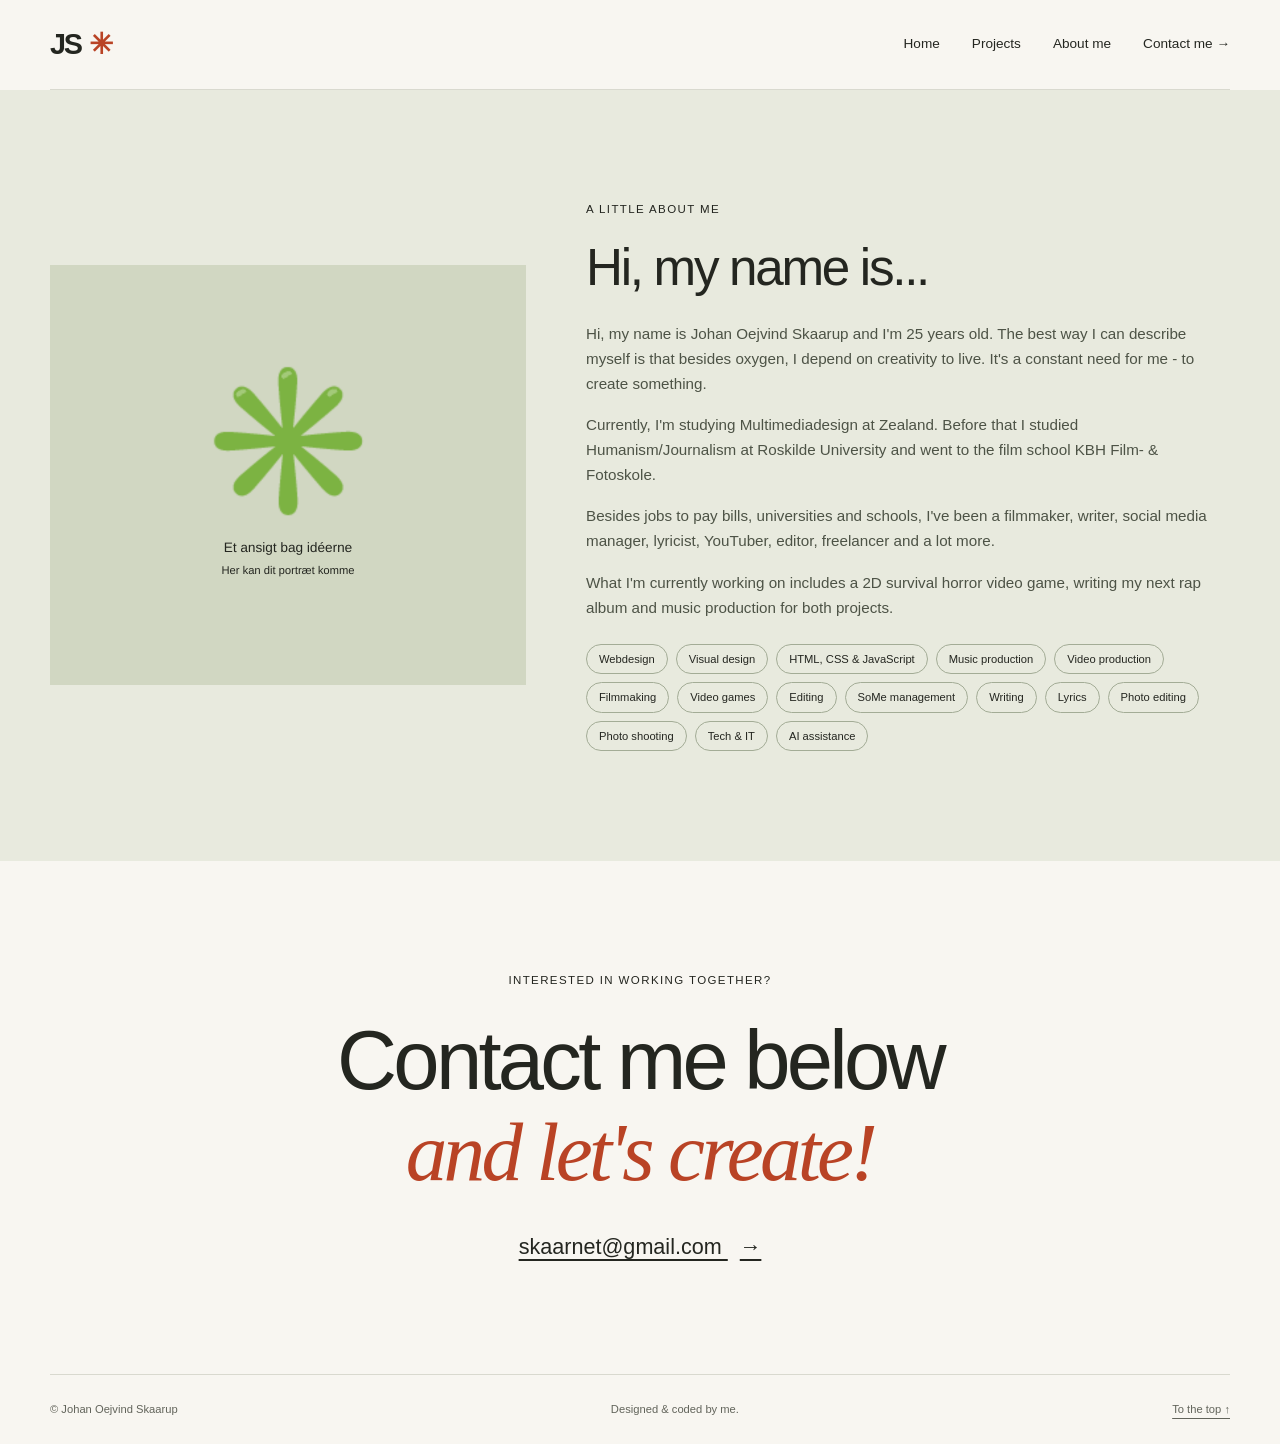
==== om-mig.html @ 0ee80fe1 "Add separate about page, resize Spotify embeds and clarify CSS" ====
<!DOCTYPE html>
<html lang="da">
<head>
  <meta charset="UTF-8">
  <meta name="viewport" content="width=device-width, initial-scale=1.0">
  <meta name="description" content="Johan Øjvind Skaarup – multimediedesignerstuderende på Zealand. Portfolio med showreel og fremvisning af tidligere og nuværende projekter.">
  <title>About me · Johan Øjvind Skaarup</title>
  <link rel="stylesheet" href="style.css">
  <script src="script.js" defer></script>
</head>
<body>
  <a class="skip-link" href="#indhold">Spring til indhold</a>

  <!-- HEADER: Navnet og navigationen går igen på alle skærmstørrelser. -->
  <header class="site-header container">
    <a class="logo" href="index.html" aria-label="Johan Øjvind Skaarup, til forsiden">JS<span aria-hidden="true">✳︎</span></a>
    <button class="menu-button" type="button" aria-controls="navigation" aria-expanded="false" hidden>Menu <span aria-hidden="true">☰</span></button>
    <nav id="navigation" aria-label="Hovednavigation">
      <a href="index.html#forside">Home</a>
      <a href="projekter.html">Projects</a>
      <a href="om-mig.html" aria-current="page">About me</a>
      <a href="#kontakt">Contact me<span aria-hidden="true"> →</span></a>
    </nav>
  </header>

  <main id="indhold">
    <!-- OM MIG: Tilpas teksten, så den afspejler dig og dine kompetencer. -->
    <section class="about section-space" id="om-mig" aria-labelledby="about-title">
      <div class="container about-grid">
        <img class="portrait-image" src="assets/portraet.png" alt="Pladsholder til Johans portræt – her kan dit eget billede komme">
        <div class="about-copy"><p class="section-label">A little about me</p><h1 class="about-heading" id="about-title">Hi, my name is...<br></h1><p>Hi, my name is Johan Oejvind Skaarup and I'm 25 years old. The best way I can describe myself is that besides oxygen, I depend on creativity to live. It's a constant need for me - to create something.</p><p>Currently, I'm studying Multimediadesign at Zealand. Before that I studied Humanism/Journalism at Roskilde University and went to the film school KBH Film- & Fotoskole. </p><p>Besides jobs to pay bills, universities and schools, I've been a filmmaker, writer, social media manager, lyricist, YouTuber, editor, freelancer and a lot more.</p><p>What I'm currently working on includes a 2D survival horror video game, writing my next rap album and music production for both projects.</p><ul class="skills" aria-label="Portfolioens fagområder"><li>Webdesign</li><li>Visual design</li><li>HTML, CSS &amp; JavaScript</li><li>Music production</li><li>Video production</li><li>Filmmaking</li><li>Video games</li><li>Editing</li><li>SoMe management</li><li>Writing</li><li>Lyrics</li><li>Photo editing</li><li>Photo shooting</li><li>Tech & IT</li><li>AI assistance</li></ul></div>
      </div>
    </section>

    <!-- KONTAKT: mailto åbner brugerens mailprogram; der indsamles ingen data. -->
    <section class="contact container section-space" id="kontakt" aria-labelledby="contact-title">
      <p class="section-label">Interested in working together?</p><h2 id="contact-title">Contact me below<br><span class="italic-heading">and let's create!</span></h2><a class="contact-link" href="mailto:skaarnet@gmail.com">skaarnet@gmail.com <span aria-hidden="true">→</span></a>
    </section>
  </main>
  <footer class="site-footer container"><p>© Johan Oejvind Skaarup</p><p>Designed &amp; coded by me.</p><a href="#indhold">To the top ↑</a></footer>
</body>
</html>
---- style.css ----
/* FÆLLES DESIGN: Farver, skrifttyper og størrelser står direkte ved reglerne.
   Procentbredder, max-width og media queries sørger stadig for mobiltilpasning. */
/* === 2. GRUNDSTIL OG TILGÆNGELIGHED === */
* { box-sizing: border-box; }
html { scroll-behavior: smooth; scroll-padding-top: 24px; }
body { margin: 0; background: #f8f6f1; color: #242620; font-family: Arial, Helvetica, sans-serif; line-height: 1.65; }
h1, h2, h3, p { margin: 0; }
h1, h2, h3 { line-height: 1.1; font-weight: 500; }
a { color: inherit; text-underline-offset: 5px; }
button { font: inherit; cursor: pointer; }
img { display: block; width: 100%; height: auto; }
button, a { -webkit-tap-highlight-color: transparent; }
a:focus-visible, button:focus-visible, video:focus-visible { outline: 3px solid #b94325; outline-offset: 6px; }
[hidden] { display: none !important; }
.container { width: min(1180px, calc(100% - 40px)); margin-inline: auto; }
.section-space { padding-block: 90px; }
/* Kursiv overskriftstekst, fx "Creativity" på forsiden. */
.italic-heading { font-family: Georgia, 'Times New Roman', serif; font-style: italic; font-weight: normal; }
/* Lille overtitel over en sektions overskrift, fx "A little about me". */
.section-label { font-size: .72rem; text-transform: uppercase; letter-spacing: .12em; line-height: 1.7; }
.skip-link { position: fixed; top: 10px; left: 10px; padding: 10px 20px; background: #242620; color: white; z-index: 10; transform: translateY(-150%); }
.skip-link:focus { transform: translateY(0); }

/* === 3. NAVIGATION: Mobil først. JS viser menuknappen. === */
.site-header { display: flex; align-items: center; justify-content: space-between; flex-wrap: wrap; min-height: 90px; border-bottom: 1px solid #d9d9cf; }
.logo { font-size: 1.8rem; font-weight: bold; text-decoration: none; letter-spacing: -.08em; }
.logo span { color: #b94325; display: inline-block; margin-left: 8px; }
.menu-button { border: 1px solid #d9d9cf; background: transparent; padding: 8px 14px; border-radius: 30px; }
.site-header nav { display: flex; gap: 22px; width: 100%; padding: 16px 0; flex-wrap: wrap; }
.site-header nav a { font-size: .85rem; text-decoration: none; padding-block: 6px; }
.site-header nav a:hover { color: #b94325; }

/* === 4. FORSIDENS STORE OVERSKRIFT OG INTROTEKST === */
.hero { padding-block: 55px 50px; }
.status-dot { display: inline-block; width: 7px; height: 7px; margin-right: 7px; border-radius: 50%; background: #b94325; }
h1 { font-size: clamp(2.7rem, 7.3vw, 6.25rem); letter-spacing: -.055em; margin-block: 26px 30px; }
h1 .italic-heading { color: #b94325; }
.hero-bottom { display: flex; flex-direction: column; gap: 24px; }
.hero-bottom p { max-width: 500px; color: #62645b; font-size: .95rem; }
.text-link { font-size: .9rem; font-weight: bold; width: fit-content; }
.text-link span { margin-left: 16px; }

/* === 5. SHOWREEL: Den grafiske pladsholder udskiftes med din video. === */
.section-top { display: flex; gap: 12px; justify-content: space-between; align-items: center; margin-bottom: 14px; }
.section-top h2 { font-size: .85rem; }
.section-top > span { font-size: .65rem; color: #62645b; text-transform: uppercase; letter-spacing: .1em; }
.showreel-image { width: 100%; }
.showreel-video { display: block; width: 100%; background: #252b24; aspect-ratio: 16 / 9; }

/* === 6. SEKTIONSOVERSKRIFTER OG FORSIDENS PROJEKTKORT === */
h2 { font-size: clamp(2rem, 4vw, 3.4rem); letter-spacing: -.045em; }
.section-heading { display: flex; flex-direction: column; gap: 20px; margin-bottom: 30px; }
.section-heading .section-label { margin-bottom: 14px; }
.section-heading > p { color: #62645b; font-size: .85rem; }
.project-grid { display: grid; gap: 36px 24px; }
/* Pladsholderen har samme størrelse som kortenes billeder. */
.project-placeholder { display: grid; place-items: center; aspect-ratio: 4 / 3; background: #e8eade; font-size: 2rem; }
.project-card img { aspect-ratio: 4 / 3; object-fit: cover; }
.project-card video { width: 100%; aspect-ratio: 4 / 3; background: #242620; }
.project-meta { display: flex; justify-content: space-between; margin-block: 17px 10px; font-size: .65rem; text-transform: uppercase; letter-spacing: .1em; color: #62645b; }
.project-card h3 { font-size: 1.2rem; margin-bottom: 12px; }
.project-card p { color: #62645b; font-size: .85rem; max-width: 340px; }

/* === 7. OM MIG === */
.about { background: #e8eade; }
.about-grid { display: grid; gap: 38px; }
.portrait-image { width: 100%; }
.about-copy .section-label { margin-bottom: 20px; }
.about-copy h2, .about-heading { margin-bottom: 25px; }
/* Om-mig-sidens hovedoverskrift ligner overskriften på forsiden. */
.about-heading { font-size: clamp(2rem, 4vw, 3.4rem); letter-spacing: -.045em; margin-top: 0; }
.about-copy > p:not(.section-label) { color: #4d5346; margin-top: 16px; font-size: .95rem; }
.about-copy .about-edit { font-size: .75rem !important; }
.skills { display: flex; flex-wrap: wrap; padding: 0; margin: 24px 0 0; list-style: none; gap: 8px; }
.skills li { font-size: .7rem; border: 1px solid #a3ac96; border-radius: 30px; padding: 5px 12px; }

/* === 8. KONTAKT OG FOOTER === */
.contact { text-align: center; }
.contact h2 { font-size: clamp(2.9rem, 6.5vw, 5.5rem); margin-block: 24px 30px; }
.contact h2 .italic-heading { color: #b94325; }
.contact-link { font-size: clamp(1rem, 2.5vw, 1.35rem); }
.contact-link span { margin-left: 12px; }
.site-footer { border-top: 1px solid #d9d9cf; display: flex; flex-direction: column; gap: 12px; padding-block: 25px; font-size: .7rem; color: #62645b; }

/* === 9. STØRRE SKÆRME: Grid og navigation får mere plads. === */
@media (min-width: 700px) {
  .section-space { padding-block: 110px; }
  .container { width: min(1180px, calc(100% - 80px)); }
  .menu-button { display: none; }
  .site-header nav { width: auto; padding: 0; gap: 32px; }
  .site-header nav[hidden] { display: flex !important; }
  .hero { padding-block: 80px 65px; }
  .hero-bottom { flex-direction: row; justify-content: space-between; align-items: flex-end; }
  .project-grid { grid-template-columns: repeat(2, minmax(0, 1fr)); }
  .about-grid { grid-template-columns: .85fr 1.15fr; gap: 60px; align-items: center; }
  .site-footer { flex-direction: row; justify-content: space-between; }
}
@media (min-width: 1000px) {
  .project-grid { grid-template-columns: repeat(3, minmax(0, 1fr)); }
  .section-heading { flex-direction: row; justify-content: space-between; align-items: flex-end; }
}
/* Respektér besøgendes indstilling om mindre bevægelse. */
@media (prefers-reduced-motion: reduce) { html { scroll-behavior: auto; } }

/* KNAPPER MELLEM SIDERNE: Et almindeligt link stylet som en knap. */
.more-link { display: block; width: fit-content; margin: 36px auto 0; padding: 12px 24px; border: 1px solid #242620; border-radius: 30px; text-decoration: none; }
.more-link:hover { background: #242620; color: #f8f6f1; }
.projects-intro { max-width: 550px; margin-bottom: 40px; color: #62645b; }

/* PROJEKTBILLEDER PÅ FORSIDEN: Gråt overlay fader ind ved hover og tastaturfokus. */
.project-link { display: block; position: relative; }
.project-overlay { position: absolute; inset: 0; display: grid; place-items: center; background: rgb(40 40 40 / 65%); color: white; font-size: 1.2rem; opacity: 0; transition: opacity .3s; }
.project-link:hover .project-overlay, .project-link:focus-visible .project-overlay { opacity: 1; }
/* På touchskærme vises teksten altid, fordi man ikke kan hover. */
@media (hover: none) { .project-overlay { opacity: 1; background: rgb(40 40 40 / 35%); } }

/* PROJEKTSIDEN: Mindre medier reducerer scrolling uden at ændre tekstbredden. */
.project-detail { max-width: 900px; margin: 0 auto 70px; padding-top: 30px; border-top: 1px solid #d9d9cf; }
.project-detail h2 { margin-bottom: 20px; }
.project-detail > p { max-width: 650px; margin-bottom: 24px; color: #62645b; }
.project-video { display: block; width: 100%; max-width: 560px; aspect-ratio: 16 / 9; border: 0; }
#short-film h3:not(:first-of-type) { padding-top: 30px; }
.media-note { font-size: .85rem; color: #62645b; margin-top: 12px; }

/* Galleriet beholder den mindre bredde, også når flere billeder tilføjes. */
.gallery { max-width: 560px; }
/* GALLERI: Miniaturebillederne kan skifte det store billede. */
.gallery-main { aspect-ratio: 16 / 9; object-fit: contain; background: #242620; }
.gallery-thumbnails { display: flex; gap: 12px; flex-wrap: wrap; margin-top: 12px; }
.gallery-thumbnails button { width: 110px; padding: 3px; border: 2px solid transparent; background: transparent; }
.gallery-thumbnails button[aria-pressed="true"] { border-color: #b94325; }
.gallery-thumbnails img { aspect-ratio: 16 / 9; object-fit: cover; }

/* MUSIK: Play/pause oven på billedet. Browserens egen afspiller står under det. */
.music-player { max-width: 400px; }
.music-cover { position: relative; }
.music-play { position: absolute; top: 50%; left: 50%; transform: translate(-50%, -50%); width: 70px; height: 70px; border: 1px solid white; border-radius: 50%; background: rgb(40 40 40 / 80%); color: white; font-size: 1.6rem; }
.music-play:disabled { opacity: .65; cursor: default; }
.music-player audio { display: block; width: 100%; margin-top: 14px; }
@media (prefers-reduced-motion: reduce) { .project-overlay { transition: none; } }

/* LITTERATUR: Luft mellem værkerne uden ekstra JavaScript. */
.literary-link { display: block; width: fit-content; margin-bottom: 30px; }

/* SPOTIFY: Samme maksimale bredde som projektvideoerne. Højden er uændret. */
#songs iframe { width: 100%; max-width: 560px; }
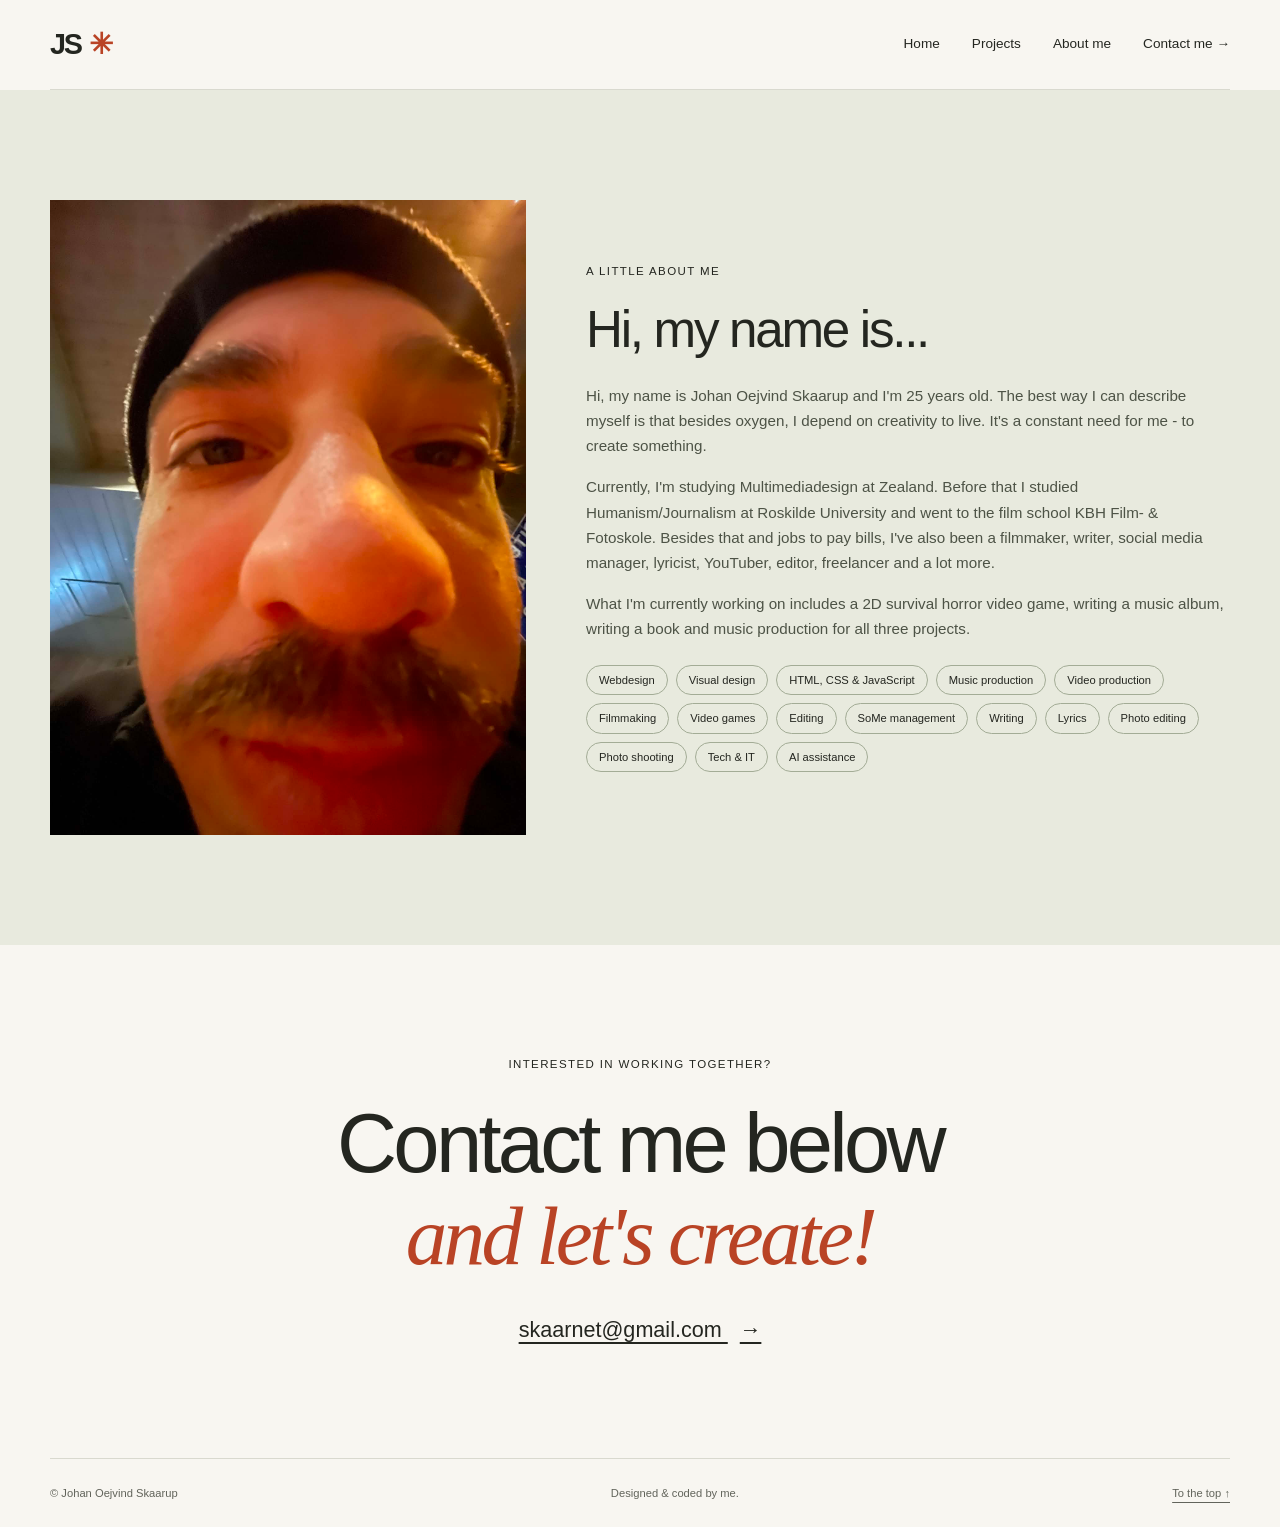
==== commit 51079bee: "Changed code, added new sections, rewrote text and added new music files." ====
--- a/om-mig.html
+++ b/om-mig.html
@@ -27,8 +27,8 @@
     <!-- OM MIG: Tilpas teksten, så den afspejler dig og dine kompetencer. -->
     <section class="about section-space" id="om-mig" aria-labelledby="about-title">
       <div class="container about-grid">
-        <img class="portrait-image" src="assets/portraet.png" alt="Pladsholder til Johans portræt – her kan dit eget billede komme">
-        <div class="about-copy"><p class="section-label">A little about me</p><h1 class="about-heading" id="about-title">Hi, my name is...<br></h1><p>Hi, my name is Johan Oejvind Skaarup and I'm 25 years old. The best way I can describe myself is that besides oxygen, I depend on creativity to live. It's a constant need for me - to create something.</p><p>Currently, I'm studying Multimediadesign at Zealand. Before that I studied Humanism/Journalism at Roskilde University and went to the film school KBH Film- & Fotoskole. </p><p>Besides jobs to pay bills, universities and schools, I've been a filmmaker, writer, social media manager, lyricist, YouTuber, editor, freelancer and a lot more.</p><p>What I'm currently working on includes a 2D survival horror video game, writing my next rap album and music production for both projects.</p><ul class="skills" aria-label="Portfolioens fagområder"><li>Webdesign</li><li>Visual design</li><li>HTML, CSS &amp; JavaScript</li><li>Music production</li><li>Video production</li><li>Filmmaking</li><li>Video games</li><li>Editing</li><li>SoMe management</li><li>Writing</li><li>Lyrics</li><li>Photo editing</li><li>Photo shooting</li><li>Tech & IT</li><li>AI assistance</li></ul></div>
+        <img class="portrait-image" src="assets/project_pics_files/cv_1.jpg" alt="Pladsholder til Johans portræt – her kan dit eget billede komme">
+        <div class="about-copy"><p class="section-label">A little about me</p><h1 class="about-heading" id="about-title">Hi, my name is...<br></h1><p>Hi, my name is Johan Oejvind Skaarup and I'm 25 years old. The best way I can describe myself is that besides oxygen, I depend on creativity to live. It's a constant need for me - to create something.</p><p>Currently, I'm studying Multimediadesign at Zealand. Before that I studied Humanism/Journalism at Roskilde University and went to the film school KBH Film- & Fotoskole. Besides that and jobs to pay bills, I've also been a filmmaker, writer, social media manager, lyricist, YouTuber, editor, freelancer and a lot more.</p><p>What I'm currently working on includes a 2D survival horror video game, writing a music album, writing a book and music production for all three projects.</p><ul class="skills" aria-label="Portfolioens fagområder"><li>Webdesign</li><li>Visual design</li><li>HTML, CSS &amp; JavaScript</li><li>Music production</li><li>Video production</li><li>Filmmaking</li><li>Video games</li><li>Editing</li><li>SoMe management</li><li>Writing</li><li>Lyrics</li><li>Photo editing</li><li>Photo shooting</li><li>Tech & IT</li><li>AI assistance</li></ul></div>
       </div>
     </section>
 
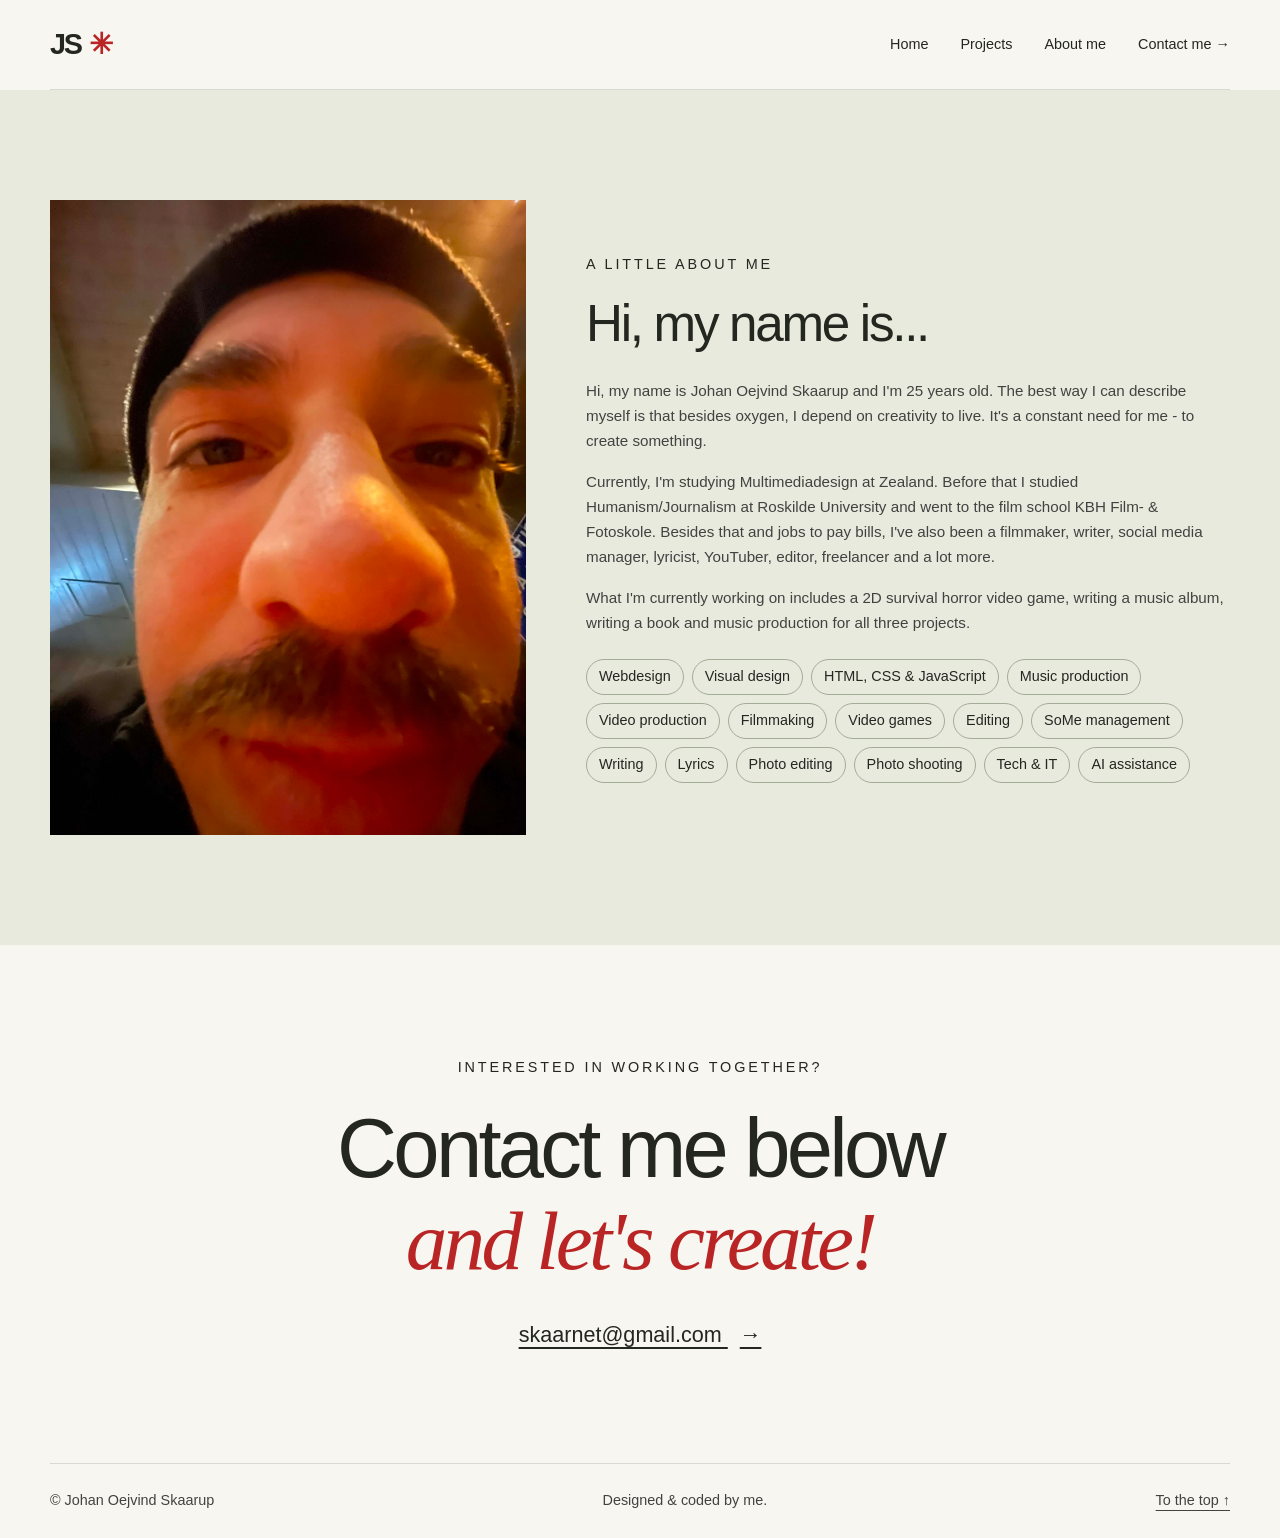
==== commit c6587aeb: "Add photography albums and improve accessibility" ====
--- a/om-mig.html
+++ b/om-mig.html
@@ -1,21 +1,21 @@
 <!DOCTYPE html>
-<html lang="da">
+<html lang="en">
 <head>
   <meta charset="UTF-8">
   <meta name="viewport" content="width=device-width, initial-scale=1.0">
-  <meta name="description" content="Johan Øjvind Skaarup – multimediedesignerstuderende på Zealand. Portfolio med showreel og fremvisning af tidligere og nuværende projekter.">
+  <meta name="description" content="Johan Oejvind Skaarup – multimedia design student at Zealand. Explore my films, photography, games, music, writing and design projects.">
   <title>About me · Johan Øjvind Skaarup</title>
   <link rel="stylesheet" href="style.css">
   <script src="script.js" defer></script>
 </head>
 <body>
-  <a class="skip-link" href="#indhold">Spring til indhold</a>
+  <a class="skip-link" href="#indhold">Skip to content</a>
 
   <!-- HEADER: Navnet og navigationen går igen på alle skærmstørrelser. -->
   <header class="site-header container">
-    <a class="logo" href="index.html" aria-label="Johan Øjvind Skaarup, til forsiden">JS<span aria-hidden="true">✳︎</span></a>
+    <a class="logo" href="index.html" aria-label="JS – Johan Oejvind Skaarup, home">JS<span aria-hidden="true">✳︎</span></a>
     <button class="menu-button" type="button" aria-controls="navigation" aria-expanded="false" hidden>Menu <span aria-hidden="true">☰</span></button>
-    <nav id="navigation" aria-label="Hovednavigation">
+    <nav id="navigation" aria-label="Main navigation">
       <a href="index.html#forside">Home</a>
       <a href="projekter.html">Projects</a>
       <a href="om-mig.html" aria-current="page">About me</a>
@@ -27,16 +27,39 @@
     <!-- OM MIG: Tilpas teksten, så den afspejler dig og dine kompetencer. -->
     <section class="about section-space" id="om-mig" aria-labelledby="about-title">
       <div class="container about-grid">
-        <img class="portrait-image" src="assets/project_pics_files/cv_1.jpg" alt="Pladsholder til Johans portræt – her kan dit eget billede komme">
-        <div class="about-copy"><p class="section-label">A little about me</p><h1 class="about-heading" id="about-title">Hi, my name is...<br></h1><p>Hi, my name is Johan Oejvind Skaarup and I'm 25 years old. The best way I can describe myself is that besides oxygen, I depend on creativity to live. It's a constant need for me - to create something.</p><p>Currently, I'm studying Multimediadesign at Zealand. Before that I studied Humanism/Journalism at Roskilde University and went to the film school KBH Film- & Fotoskole. Besides that and jobs to pay bills, I've also been a filmmaker, writer, social media manager, lyricist, YouTuber, editor, freelancer and a lot more.</p><p>What I'm currently working on includes a 2D survival horror video game, writing a music album, writing a book and music production for all three projects.</p><ul class="skills" aria-label="Portfolioens fagområder"><li>Webdesign</li><li>Visual design</li><li>HTML, CSS &amp; JavaScript</li><li>Music production</li><li>Video production</li><li>Filmmaking</li><li>Video games</li><li>Editing</li><li>SoMe management</li><li>Writing</li><li>Lyrics</li><li>Photo editing</li><li>Photo shooting</li><li>Tech & IT</li><li>AI assistance</li></ul></div>
+        <img class="portrait-image" src="assets/project_pics_files/cv_1.jpg" alt="Portrait of Johan Oejvind Skaarup">
+        <div class="about-copy">
+          <p class="section-label">A little about me</p>
+          <h1 class="about-heading" id="about-title">Hi, my name is...<br></h1>
+          <p>Hi, my name is Johan Oejvind Skaarup and I'm 25 years old. The best way I can describe myself is that besides oxygen, I depend on creativity to live. It's a constant need for me - to create something.</p>
+          <p>Currently, I'm studying Multimediadesign at Zealand. Before that I studied Humanism/Journalism at Roskilde University and went to the film school KBH Film- & Fotoskole. Besides that and jobs to pay bills, I've also been a filmmaker, writer, social media manager, lyricist, YouTuber, editor, freelancer and a lot more.</p>
+          <p>What I'm currently working on includes a 2D survival horror video game, writing a music album, writing a book and music production for all three projects.</p>
+          <ul class="skills" aria-label="Areas of expertise"><li>Webdesign</li>
+            <li>Visual design</li>
+            <li>HTML, CSS &amp; JavaScript</li>
+            <li>Music production</li>
+            <li>Video production</li>
+            <li>Filmmaking</li>
+            <li>Video games</li>
+            <li>Editing</li>
+            <li>SoMe management</li>
+            <li>Writing</li>
+            <li>Lyrics</li>
+            <li>Photo editing</li>
+            <li>Photo shooting</li>
+            <li>Tech & IT</li>
+            <li>AI assistance</li></ul>
+        </div>
       </div>
     </section>
 
     <!-- KONTAKT: mailto åbner brugerens mailprogram; der indsamles ingen data. -->
     <section class="contact container section-space" id="kontakt" aria-labelledby="contact-title">
-      <p class="section-label">Interested in working together?</p><h2 id="contact-title">Contact me below<br><span class="italic-heading">and let's create!</span></h2><a class="contact-link" href="mailto:skaarnet@gmail.com">skaarnet@gmail.com <span aria-hidden="true">→</span></a>
+      <p class="section-label">Interested in working together?</p>
+          <h2 id="contact-title">Contact me below<br><span class="italic-heading">and let's create!</span></h2><a class="contact-link" href="mailto:skaarnet@gmail.com">skaarnet@gmail.com <span aria-hidden="true">→</span></a>
     </section>
   </main>
-  <footer class="site-footer container"><p>© Johan Oejvind Skaarup</p><p>Designed &amp; coded by me.</p><a href="#indhold">To the top ↑</a></footer>
+  <footer class="site-footer container"><p>© Johan Oejvind Skaarup</p>
+          <p>Designed &amp; coded by me.</p><a href="#indhold">To the top ↑</a></footer>
 </body>
 </html>
--- a/style.css
+++ b/style.css
@@ -1,146 +1,573 @@
 /* FÆLLES DESIGN: Farver, skrifttyper og størrelser står direkte ved reglerne.
-   Procentbredder, max-width og media queries sørger stadig for mobiltilpasning. */
-/* === 2. GRUNDSTIL OG TILGÆNGELIGHED === */
-* { box-sizing: border-box; }
-html { scroll-behavior: smooth; scroll-padding-top: 24px; }
-body { margin: 0; background: #f8f6f1; color: #242620; font-family: Arial, Helvetica, sans-serif; line-height: 1.65; }
-h1, h2, h3, p { margin: 0; }
-h1, h2, h3 { line-height: 1.1; font-weight: 500; }
-a { color: inherit; text-underline-offset: 5px; }
-button { font: inherit; cursor: pointer; }
-img { display: block; width: 100%; height: auto; }
-button, a { -webkit-tap-highlight-color: transparent; }
-a:focus-visible, button:focus-visible, video:focus-visible { outline: 3px solid #b94325; outline-offset: 6px; }
-[hidden] { display: none !important; }
-.container { width: min(1180px, calc(100% - 40px)); margin-inline: auto; }
-.section-space { padding-block: 90px; }
+Procentbredder, max-width og media queries sørger stadig for mobiltilpasning. */
+/* === 1. GRUNDSTIL OG TILGÆNGELIGHED === */
+* {
+  box-sizing: border-box;
+}
+html {
+  scroll-behavior: smooth;
+  scroll-padding-top: 24px;
+}
+body {
+  margin: 0;
+  background: #f8f6f1;
+  color: #242620;
+  font-family: Arial, Helvetica, sans-serif;
+  line-height: 1.65;
+}
+h1, h2, h3, p {
+  margin: 0;
+}
+h1, h2, h3 {
+  line-height: 1.1;
+  font-weight: 500;
+}
+a {
+  color: inherit;
+  text-underline-offset: 5px;
+}
+button {
+  font: inherit;
+  cursor: pointer;
+}
+img {
+  display: block;
+  width: 100%;
+  height: auto;
+}
+button, a {
+  -webkit-tap-highlight-color: transparent;
+}
+a:focus-visible, button:focus-visible, video:focus-visible, audio:focus-visible, iframe:focus-visible {
+  outline: 3px solid #b94325;
+  outline-offset: 6px;
+}
+[hidden] {
+  display: none !important;
+}
+.container {
+  width: min(1180px, calc(100% - 40px));
+  margin-inline: auto;
+}
+.section-space {
+  padding-block: 90px;
+}
 /* Kursiv overskriftstekst, fx "Creativity" på forsiden. */
-.italic-heading { font-family: Georgia, 'Times New Roman', serif; font-style: italic; font-weight: normal; }
+.italic-heading {
+  font-family: Georgia, 'Times New Roman', serif;
+  font-style: italic;
+  font-weight: normal;
+}
 /* Lille overtitel over en sektions overskrift, fx "A little about me". */
-.section-label { font-size: .72rem; text-transform: uppercase; letter-spacing: .12em; line-height: 1.7; }
-.skip-link { position: fixed; top: 10px; left: 10px; padding: 10px 20px; background: #242620; color: white; z-index: 10; transform: translateY(-150%); }
-.skip-link:focus { transform: translateY(0); }
-
-/* === 3. NAVIGATION: Mobil først. JS viser menuknappen. === */
-.site-header { display: flex; align-items: center; justify-content: space-between; flex-wrap: wrap; min-height: 90px; border-bottom: 1px solid #d9d9cf; }
-.logo { font-size: 1.8rem; font-weight: bold; text-decoration: none; letter-spacing: -.08em; }
-.logo span { color: #b94325; display: inline-block; margin-left: 8px; }
-.menu-button { border: 1px solid #d9d9cf; background: transparent; padding: 8px 14px; border-radius: 30px; }
-.site-header nav { display: flex; gap: 22px; width: 100%; padding: 16px 0; flex-wrap: wrap; }
-.site-header nav a { font-size: .85rem; text-decoration: none; padding-block: 6px; }
-.site-header nav a:hover { color: #b94325; }
-
-/* === 4. FORSIDENS STORE OVERSKRIFT OG INTROTEKST === */
-.hero { padding-block: 55px 50px; }
-.status-dot { display: inline-block; width: 7px; height: 7px; margin-right: 7px; border-radius: 50%; background: #b94325; }
-h1 { font-size: clamp(2.7rem, 7.3vw, 6.25rem); letter-spacing: -.055em; margin-block: 26px 30px; }
-h1 .italic-heading { color: #b94325; }
-.hero-bottom { display: flex; flex-direction: column; gap: 24px; }
-.hero-bottom p { max-width: 500px; color: #62645b; font-size: .95rem; }
-.text-link { font-size: .9rem; font-weight: bold; width: fit-content; }
-.text-link span { margin-left: 16px; }
-
-/* === 5. SHOWREEL: Den grafiske pladsholder udskiftes med din video. === */
-.section-top { display: flex; gap: 12px; justify-content: space-between; align-items: center; margin-bottom: 14px; }
-.section-top h2 { font-size: .85rem; }
-.section-top > span { font-size: .65rem; color: #62645b; text-transform: uppercase; letter-spacing: .1em; }
-.showreel-image { width: 100%; }
-.showreel-video { display: block; width: 100%; background: #252b24; aspect-ratio: 16 / 9; }
-
-/* === 6. SEKTIONSOVERSKRIFTER OG FORSIDENS PROJEKTKORT === */
-h2 { font-size: clamp(2rem, 4vw, 3.4rem); letter-spacing: -.045em; }
-.section-heading { display: flex; flex-direction: column; gap: 20px; margin-bottom: 30px; }
-.section-heading .section-label { margin-bottom: 14px; }
-.section-heading > p { color: #62645b; font-size: .85rem; }
-.project-grid { display: grid; gap: 36px 24px; }
-/* Pladsholderen har samme størrelse som kortenes billeder. */
-.project-placeholder { display: grid; place-items: center; aspect-ratio: 4 / 3; background: #e8eade; font-size: 2rem; }
-.project-card img { aspect-ratio: 4 / 3; object-fit: cover; }
-.project-card video { width: 100%; aspect-ratio: 4 / 3; background: #242620; }
-.project-meta { display: flex; justify-content: space-between; margin-block: 17px 10px; font-size: .65rem; text-transform: uppercase; letter-spacing: .1em; color: #62645b; }
-.project-card h3 { font-size: 1.2rem; margin-bottom: 12px; }
-.project-card p { color: #62645b; font-size: .85rem; max-width: 340px; }
-
-/* === 7. OM MIG === */
-.about { background: #e8eade; }
-.about-grid { display: grid; gap: 38px; }
-.portrait-image { width: 100%; }
-.about-copy .section-label { margin-bottom: 20px; }
-.about-copy h2, .about-heading { margin-bottom: 25px; }
+.section-label {
+  font-size: .90rem;
+  text-transform: uppercase;
+  letter-spacing: .20em;
+  line-height: 1.7;
+}
+.skip-link {
+  position: fixed;
+  top: 10px;
+  left: 10px;
+  padding: 10px 20px;
+  background: #242620;
+  color: white;
+  z-index: 10;
+  transform: translateY(-150%);
+}
+.skip-link:focus {
+  transform: translateY(0);
+}
+
+/* === 2. NAVIGATION: Mobil først. JS viser menuknappen. === */
+.site-header {
+  display: flex;
+  align-items: center;
+  justify-content: space-between;
+  flex-wrap: wrap;
+  min-height: 90px;
+  border-bottom: 1px solid #d9d9cf;
+}
+.logo {
+  font-size: 1.8rem;
+  font-weight: bold;
+  text-decoration: none;
+  letter-spacing: -.08em;
+}
+.logo span {
+  color: #b92525;
+  display: inline-block;
+  margin-left: 8px;
+}
+.menu-button {
+  border: 1px solid #d9d9cf;
+  background: transparent;
+  padding: 8px 14px;
+  border-radius: 30px;
+}
+.site-header nav {
+  display: flex;
+  gap: 22px;
+  width: 100%;
+  padding: 16px 0;
+  flex-wrap: wrap;
+}
+.site-header nav a {
+  font-size: .9rem;
+  text-decoration: none;
+  padding-block: 6px;
+}
+.site-header nav a:hover {
+  color: #b92525;
+}
+
+/* === 3. FORSIDENS STORE OVERSKRIFT OG INTROTEKST === */
+.hero {
+  padding-block: 55px 50px;
+}
+h1 {
+  font-size: clamp(2.7rem, 7.3vw, 6.25rem);
+  letter-spacing: -.055em;
+  margin-block: 26px 30px;
+}
+h1 .italic-heading {
+  color: #b92525;
+}
+.hero-bottom {
+  display: flex;
+  flex-direction: column;
+  gap: 24px;
+}
+.hero-bottom p {
+  max-width: 500px;
+  color: #424340;
+  font-size: .95rem;
+}
+
+/* === 4. SHOWREEL: Den grafiske pladsholder udskiftes med din video. === */
+.section-top {
+  display: flex;
+  gap: 12px;
+  justify-content: space-between;
+  align-items: center;
+  margin-bottom: 14px;
+}
+.section-top h2 {
+  font-size: .9rem;
+}
+.showreel-image {
+  width: 100%;
+}
+.showreel-video {
+  display: block;
+  width: 100%;
+  background: #252b24;
+  aspect-ratio: 16 / 9;
+}
+
+/* === 5. SEKTIONSOVERSKRIFTER OG FORSIDENS PROJEKTKORT === */
+h2 {
+  font-size: clamp(2rem, 4vw, 3.4rem);
+  letter-spacing: -.045em;
+}
+.section-heading {
+  display: flex;
+  flex-direction: column;
+  gap: 20px;
+  margin-bottom: 30px;
+}
+.section-heading .section-label {
+  margin-bottom: 14px;
+}
+.project-grid {
+  display: grid;
+  gap: 36px 24px;
+}
+.project-card img {
+  aspect-ratio: 4 / 3;
+  object-fit: cover;
+}
+.project-meta {
+  display: flex;
+  justify-content: space-between;
+  margin-block: 17px 10px;
+  font-size: .9rem;
+  text-transform: uppercase;
+  letter-spacing: .20em;
+  color: #494a47;
+}
+.project-card h3 {
+  font-size: 1.2rem;
+  margin-bottom: 12px;
+}
+.project-card p {
+  color: #424340;
+  font-size: .9rem;
+  max-width: 340px;
+}
+
+/* === 6. OM MIG === */
+.about {
+  background: #e8eade;
+}
+.about-grid {
+  display: grid;
+  gap: 38px;
+}
+.portrait-image {
+  width: 100%;
+}
+.about-copy .section-label {
+  margin-bottom: 20px;
+}
+.about-copy h2, .about-heading {
+  margin-bottom: 25px;
+}
 /* Om-mig-sidens hovedoverskrift ligner overskriften på forsiden. */
-.about-heading { font-size: clamp(2rem, 4vw, 3.4rem); letter-spacing: -.045em; margin-top: 0; }
-.about-copy > p:not(.section-label) { color: #4d5346; margin-top: 16px; font-size: .95rem; }
-.about-copy .about-edit { font-size: .75rem !important; }
-.skills { display: flex; flex-wrap: wrap; padding: 0; margin: 24px 0 0; list-style: none; gap: 8px; }
-.skills li { font-size: .7rem; border: 1px solid #a3ac96; border-radius: 30px; padding: 5px 12px; }
-
-/* === 8. KONTAKT OG FOOTER === */
-.contact { text-align: center; }
-.contact h2 { font-size: clamp(2.9rem, 6.5vw, 5.5rem); margin-block: 24px 30px; }
-.contact h2 .italic-heading { color: #b94325; }
-.contact-link { font-size: clamp(1rem, 2.5vw, 1.35rem); }
-.contact-link span { margin-left: 12px; }
-.site-footer { border-top: 1px solid #d9d9cf; display: flex; flex-direction: column; gap: 12px; padding-block: 25px; font-size: .7rem; color: #62645b; }
-
-/* === 9. STØRRE SKÆRME: Grid og navigation får mere plads. === */
+.about-heading {
+  font-size: clamp(2rem, 4vw, 3.4rem);
+  letter-spacing: -.045em;
+  margin-top: 0;
+}
+.about-copy > p:not(.section-label) {
+  color: #424340;
+  margin-top: 16px;
+  font-size: .95rem;
+}
+.skills {
+  display: flex;
+  flex-wrap: wrap;
+  padding: 0;
+  margin: 24px 0 0;
+  list-style: none;
+  gap: 8px;
+}
+.skills li {
+  font-size: .9rem;
+  border: 1px solid #a3ac96;
+  border-radius: 30px;
+  padding: 5px 12px;
+}
+
+/* === 7. KONTAKT OG FOOTER === */
+.contact {
+  text-align: center;
+}
+.contact h2 {
+  font-size: clamp(2.9rem, 6.5vw, 5.5rem);
+  margin-block: 24px 30px;
+}
+.contact h2 .italic-heading {
+  color: #b92525;
+}
+.contact-link {
+  font-size: clamp(1rem, 2.5vw, 1.35rem);
+}
+.contact-link span {
+  margin-left: 12px;
+}
+.site-footer {
+  border-top: 1px solid #d9d9cf;
+  display: flex;
+  flex-direction: column;
+  gap: 12px;
+  padding-block: 25px;
+  font-size: .9rem;
+  color: #424340;
+}
+
+/* === 8. STØRRE SKÆRME: Grid og navigation får mere plads. === */
 @media (min-width: 700px) {
-  .section-space { padding-block: 110px; }
-  .container { width: min(1180px, calc(100% - 80px)); }
-  .menu-button { display: none; }
-  .site-header nav { width: auto; padding: 0; gap: 32px; }
-  .site-header nav[hidden] { display: flex !important; }
-  .hero { padding-block: 80px 65px; }
-  .hero-bottom { flex-direction: row; justify-content: space-between; align-items: flex-end; }
-  .project-grid { grid-template-columns: repeat(2, minmax(0, 1fr)); }
-  .about-grid { grid-template-columns: .85fr 1.15fr; gap: 60px; align-items: center; }
-  .site-footer { flex-direction: row; justify-content: space-between; }
+  .section-space {
+    padding-block: 110px;
+  }
+  .container {
+    width: min(1180px, calc(100% - 80px));
+  }
+  .menu-button {
+    display: none;
+  }
+  .site-header nav {
+    width: auto;
+    padding: 0;
+    gap: 32px;
+  }
+  .site-header nav[hidden] {
+    display: flex !important;
+  }
+  .hero {
+    padding-block: 80px 65px;
+  }
+  .hero-bottom {
+    flex-direction: row;
+    justify-content: space-between;
+    align-items: flex-end;
+  }
+  .project-grid {
+    grid-template-columns: repeat(2, minmax(0, 1fr));
+  }
+  .about-grid {
+    grid-template-columns: .85fr 1.15fr;
+    gap: 60px;
+    align-items: center;
+  }
+  .site-footer {
+    flex-direction: row;
+    justify-content: space-between;
+  }
 }
 @media (min-width: 1000px) {
-  .project-grid { grid-template-columns: repeat(3, minmax(0, 1fr)); }
-  .section-heading { flex-direction: row; justify-content: space-between; align-items: flex-end; }
+  .project-grid {
+    grid-template-columns: repeat(3, minmax(0, 1fr));
+  }
+  .section-heading {
+    flex-direction: row;
+    justify-content: space-between;
+    align-items: flex-end;
+  }
 }
 /* Respektér besøgendes indstilling om mindre bevægelse. */
-@media (prefers-reduced-motion: reduce) { html { scroll-behavior: auto; } }
+@media (prefers-reduced-motion: reduce) {
+  html {
+    scroll-behavior: auto;
+  }
+}
 
 /* KNAPPER MELLEM SIDERNE: Et almindeligt link stylet som en knap. */
-.more-link { display: block; width: fit-content; margin: 36px auto 0; padding: 12px 24px; border: 1px solid #242620; border-radius: 30px; text-decoration: none; }
-.more-link:hover { background: #242620; color: #f8f6f1; }
-.projects-intro { max-width: 550px; margin-bottom: 40px; color: #62645b; }
+.more-link {
+  display: block;
+  width: fit-content;
+  margin: 36px auto 0;
+  padding: 12px 24px;
+  border: 1px solid #242620;
+  border-radius: 30px;
+  text-decoration: none;
+}
+.more-link:hover {
+  background: #242620;
+  color: #f8f6f1;
+}
 
 /* PROJEKTBILLEDER PÅ FORSIDEN: Gråt overlay fader ind ved hover og tastaturfokus. */
-.project-link { display: block; position: relative; }
-.project-overlay { position: absolute; inset: 0; display: grid; place-items: center; background: rgb(40 40 40 / 65%); color: white; font-size: 1.2rem; opacity: 0; transition: opacity .3s; }
-.project-link:hover .project-overlay, .project-link:focus-visible .project-overlay { opacity: 1; }
+.project-link {
+  display: block;
+  position: relative;
+}
+.project-overlay {
+  position: absolute;
+  inset: 0;
+  display: grid;
+  place-items: center;
+  background: rgb(40 40 40 / 65%);
+  color: white;
+  font-size: 1.2rem;
+  opacity: 0;
+  transition: opacity .3s;
+}
+.project-link:hover .project-overlay, .project-link:focus-visible .project-overlay {
+  opacity: 1;
+}
 /* På touchskærme vises teksten altid, fordi man ikke kan hover. */
-@media (hover: none) { .project-overlay { opacity: 1; background: rgb(40 40 40 / 35%); } }
+@media (hover: none) {
+  .project-overlay {
+    opacity: 1;
+    background: rgb(40 40 40 / 35%);
+  }
+}
 
 /* PROJEKTSIDEN: Mindre medier reducerer scrolling uden at ændre tekstbredden. */
-.project-detail { max-width: 900px; margin: 0 auto 70px; padding-top: 30px; border-top: 1px solid #d9d9cf; }
-.project-detail h2 { margin-bottom: 20px; }
-.project-detail > p { max-width: 650px; margin-bottom: 24px; color: #62645b; }
-.project-video { display: block; width: 100%; max-width: 560px; aspect-ratio: 16 / 9; border: 0; }
-#short-film h3:not(:first-of-type) { padding-top: 30px; }
-.media-note { font-size: .85rem; color: #62645b; margin-top: 12px; }
+.project-detail {
+  max-width: 900px;
+  margin: 0 auto 70px;
+  padding-top: 30px;
+  border-top: 1px solid #d9d9cf;
+  scroll-margin-top: 100px;
+}
+.project-detail h2 {
+  margin-bottom: 20px;
+}
+.project-detail > p {
+  max-width: 650px;
+  margin-bottom: 24px;
+  color: #424340;
+}
+.project-video {
+  display: block;
+  width: 100%;
+  max-width: 560px;
+  aspect-ratio: 16 / 9;
+  border: 0;
+}
+#short-film h3:not(:first-of-type) {
+  padding-top: 30px;
+}
 
 /* Galleriet beholder den mindre bredde, også når flere billeder tilføjes. */
-.gallery { max-width: 560px; }
+.gallery {
+  max-width: 560px;
+}
 /* GALLERI: Miniaturebillederne kan skifte det store billede. */
-.gallery-main { aspect-ratio: 16 / 9; object-fit: contain; background: #242620; }
-.gallery-thumbnails { display: flex; gap: 12px; flex-wrap: wrap; margin-top: 12px; }
-.gallery-thumbnails button { width: 110px; padding: 3px; border: 2px solid transparent; background: transparent; }
-.gallery-thumbnails button[aria-pressed="true"] { border-color: #b94325; }
-.gallery-thumbnails img { aspect-ratio: 16 / 9; object-fit: cover; }
-
-/* MUSIK: Play/pause oven på billedet. Browserens egen afspiller står under det. */
-.music-player { max-width: 400px; }
-.music-cover { position: relative; }
-.music-play { position: absolute; top: 50%; left: 50%; transform: translate(-50%, -50%); width: 70px; height: 70px; border: 1px solid white; border-radius: 50%; background: rgb(40 40 40 / 80%); color: white; font-size: 1.6rem; }
-.music-play:disabled { opacity: .65; cursor: default; }
-.music-player audio { display: block; width: 100%; margin-top: 14px; }
-@media (prefers-reduced-motion: reduce) { .project-overlay { transition: none; } }
+.gallery-main {
+  aspect-ratio: 16 / 9;
+  object-fit: contain;
+  background: #242620;
+}
+.gallery-thumbnails {
+  display: flex;
+  gap: 12px;
+  flex-wrap: wrap;
+  margin-top: 12px;
+}
+.gallery-thumbnails button {
+  width: 110px;
+  padding: 3px;
+  border: 2px solid transparent;
+  background: transparent;
+}
+.gallery-thumbnails button[aria-pressed="true"] {
+  border-color: #b92525;
+}
+.gallery-thumbnails img {
+  aspect-ratio: 16 / 9;
+  object-fit: cover;
+}
+
+/* MUSIK: Browserens egen lydafspiller. */
+.music-player {
+  max-width: 400px;
+}
+.music-player audio {
+  display: block;
+  width: 100%;
+  margin-top: 14px;
+}
+@media (prefers-reduced-motion: reduce) {
+  .project-overlay {
+    transition: none;
+  }
+}
 
 /* LITTERATUR: Luft mellem værkerne uden ekstra JavaScript. */
-.literary-link { display: block; width: fit-content; margin-bottom: 30px; }
+.literary-link {
+  display: block;
+  width: fit-content;
+  margin-bottom: 30px;
+}
 
 /* SPOTIFY: Samme maksimale bredde som projektvideoerne. Højden er uændret. */
-#songs iframe { width: 100%; max-width: 560px; }
+#songs iframe {
+  width: 100%;
+  max-width: 560px;
+}
+
+/* PROJEKTMENU: En kompakt række over indholdet følger med, når man scroller.
+På mobil ombrydes navnene til flere linjer. */
+.project-menu {
+  position: sticky;
+  top: 0;
+  z-index: 2;
+  display: flex;
+  justify-content: center;
+  flex-wrap: wrap;
+  gap: 8px 24px;
+  max-width: 900px;
+  margin: 0 auto 30px;
+  padding: 14px 0;
+  border-bottom: 1px solid #d9d9cf;
+  background: #f8f6f1;
+}
+.project-menu a {
+  font-size: .90rem;
+  text-decoration: none;
+  padding-block: 4px;
+}
+.project-menu a:hover, .project-menu a:focus-visible {
+  color: #b92525;
+}
+.project-sections {
+  min-width: 0;
+}
+/* Menuens bundstreg erstatter stregen over det første projekt. */
+.project-sections > .project-detail:first-child {
+  border-top: 0;
+}
+
+/* FORSTØRRELSE: Ikon i hjørnet og et stort billede oven på siden. */
+.gallery-preview {
+  position: relative;
+}
+.image-enlarge {
+  position: absolute;
+  top: 12px;
+  right: 12px;
+  display: grid;
+  place-items: center;
+  padding: 10px;
+  border: 1px solid white;
+  border-radius: 6px;
+  background: rgb(36 38 32 / 80%);
+  color: white;
+}
+.image-dialog {
+  width: fit-content;
+  max-width: 94vw;
+  max-height: 94vh;
+  padding: 12px;
+  border: 0;
+  background: #f8f6f1;
+}
+.image-dialog::backdrop {
+  background: rgb(0 0 0 / 80%);
+}
+.image-dialog form {
+  display: flex;
+  justify-content: flex-end;
+  margin-bottom: 10px;
+}
+.image-close {
+  padding: 6px 12px;
+  border: 1px solid #d9d9cf;
+  background: transparent;
+}
+.enlarged-image {
+  width: auto;
+  max-width: 100%;
+  height: auto;
+  max-height: calc(94vh - 90px);
+  object-fit: contain;
+}
+/* Stop baggrundens scroll, mens billedet er åbent. */
+body:has(.image-dialog[open]) {
+  overflow: hidden;
+}
+
+/* PILE: Ligger oven på hver side af det forstørrede billede. */
+.image-viewer {
+  position: relative;
+}
+.image-arrow {
+  position: absolute;
+  top: 50%;
+  transform: translateY(-50%);
+  display: grid;
+  place-items: center;
+  width: 44px;
+  height: 48px;
+  padding: 0;
+  border: 1px solid white;
+  border-radius: 6px;
+  background: rgb(36 38 32 / 80%);
+  color: white;
+  font-size: 1.4rem;
+}
+.image-previous {
+  left: 8px;
+}
+.image-next {
+  right: 8px;
+}
+
+/* FOTOALBUM: Luft mellem de forskellige år. */
+.photo-album-title {
+  margin-top: 30px;
+}
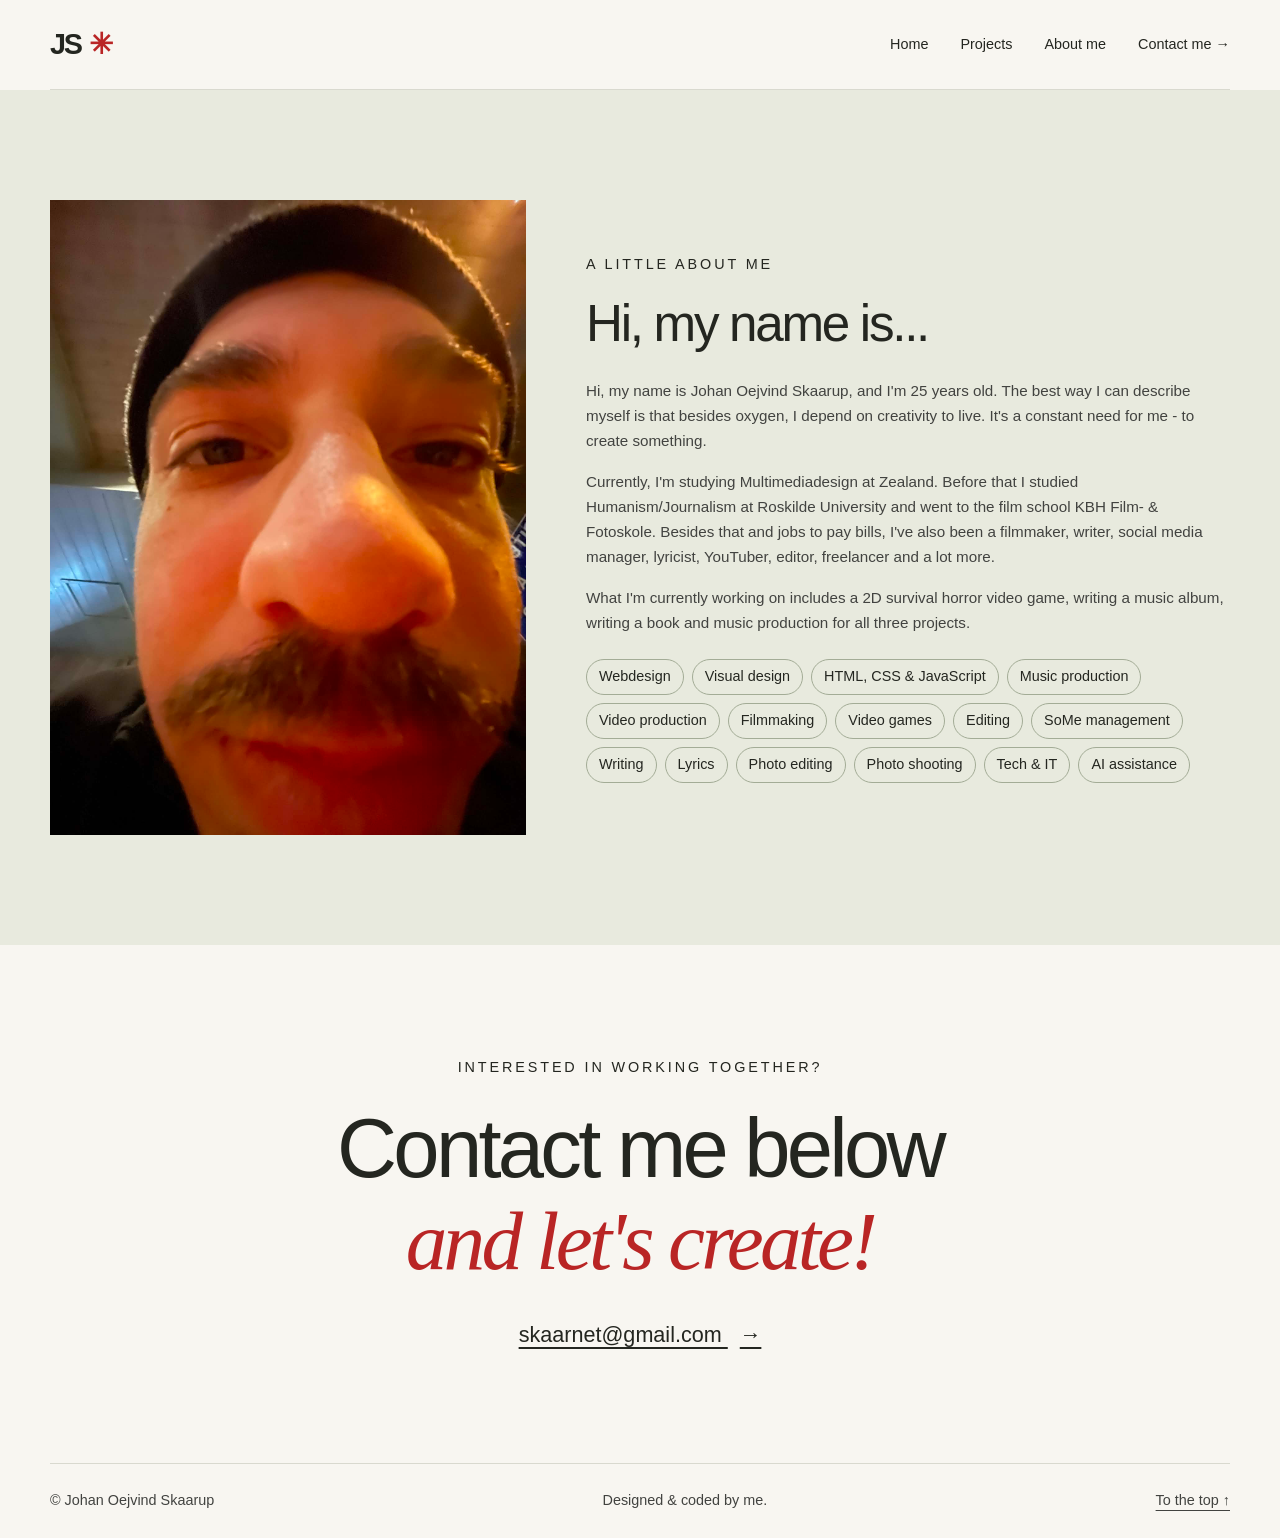
==== commit 7b4e8ea5: "Made changed to design." ====
--- a/om-mig.html
+++ b/om-mig.html
@@ -31,7 +31,7 @@
         <div class="about-copy">
           <p class="section-label">A little about me</p>
           <h1 class="about-heading" id="about-title">Hi, my name is...<br></h1>
-          <p>Hi, my name is Johan Oejvind Skaarup and I'm 25 years old. The best way I can describe myself is that besides oxygen, I depend on creativity to live. It's a constant need for me - to create something.</p>
+          <p>Hi, my name is Johan Oejvind Skaarup, and I'm 25 years old. The best way I can describe myself is that besides oxygen, I depend on creativity to live. It's a constant need for me - to create something.</p>
           <p>Currently, I'm studying Multimediadesign at Zealand. Before that I studied Humanism/Journalism at Roskilde University and went to the film school KBH Film- & Fotoskole. Besides that and jobs to pay bills, I've also been a filmmaker, writer, social media manager, lyricist, YouTuber, editor, freelancer and a lot more.</p>
           <p>What I'm currently working on includes a 2D survival horror video game, writing a music album, writing a book and music production for all three projects.</p>
           <ul class="skills" aria-label="Areas of expertise"><li>Webdesign</li>
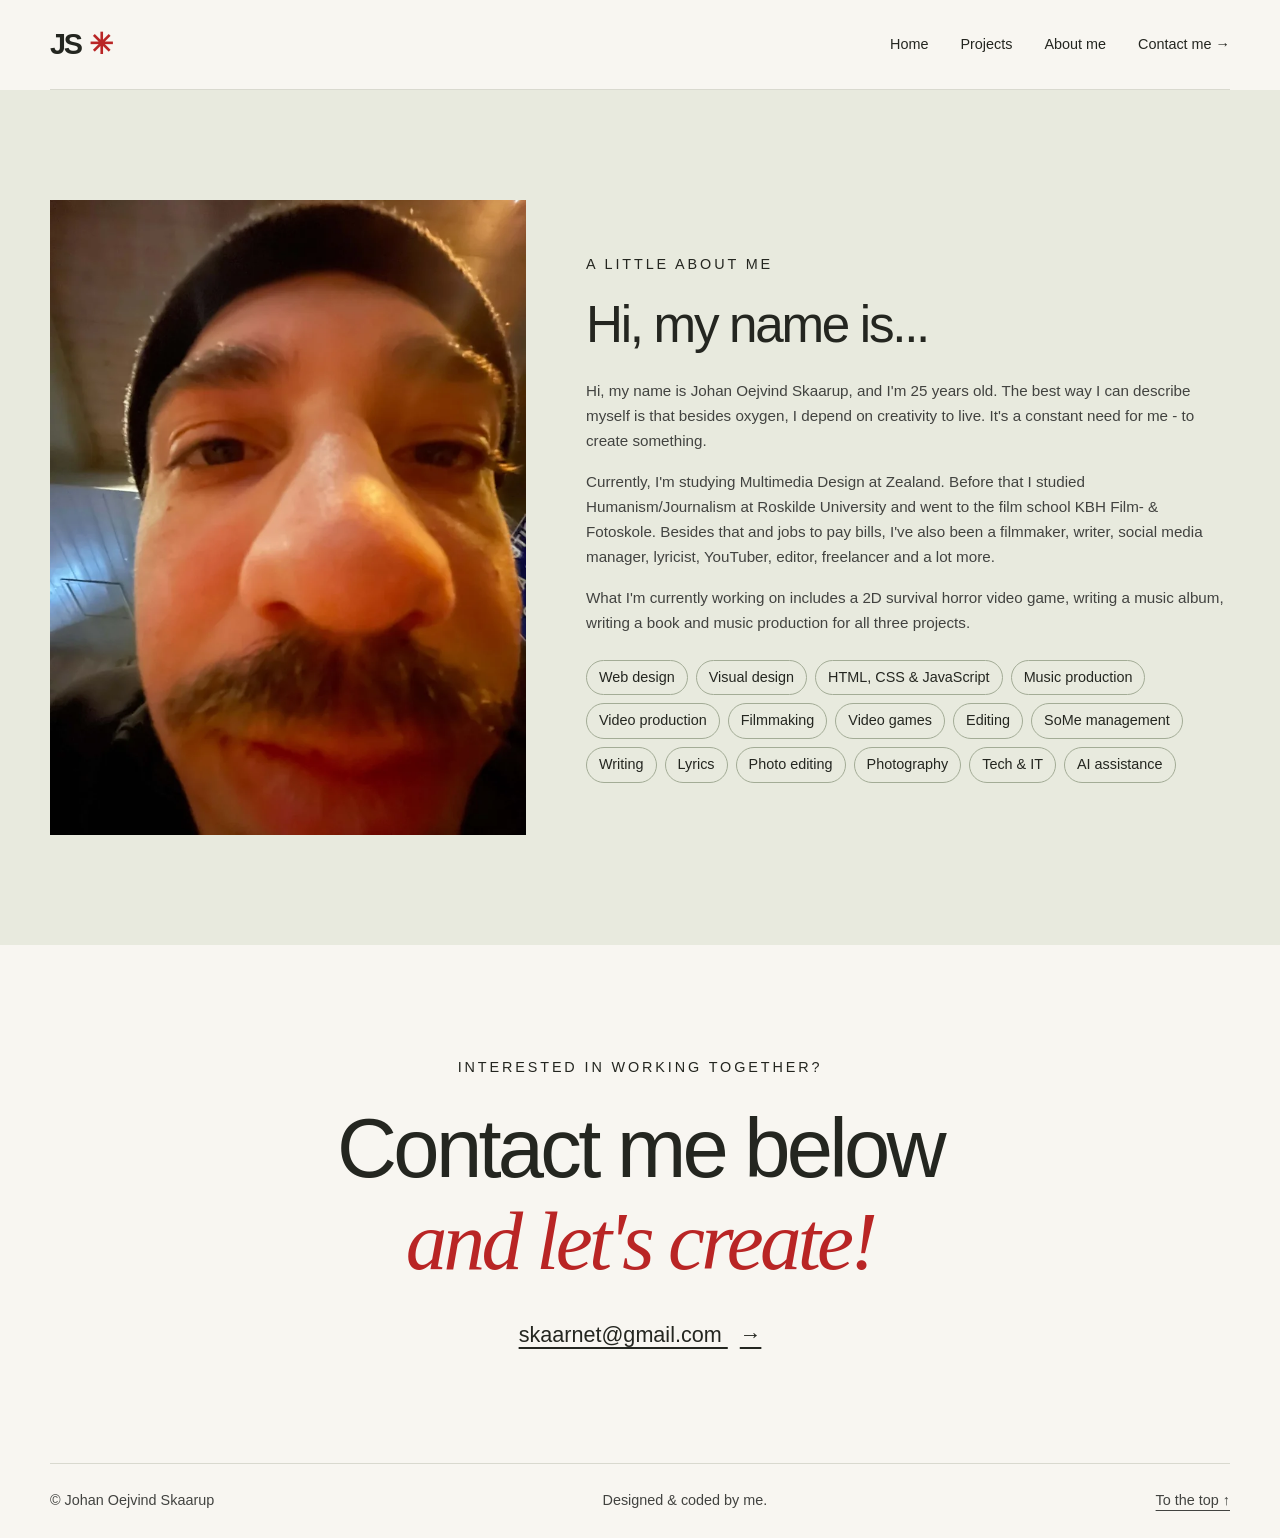
==== commit 5eaeba23: "Clean up portfolio and add showreel and missing soundtracks" ====
--- a/om-mig.html
+++ b/om-mig.html
@@ -4,7 +4,7 @@
   <meta charset="UTF-8">
   <meta name="viewport" content="width=device-width, initial-scale=1.0">
   <meta name="description" content="Johan Oejvind Skaarup – multimedia design student at Zealand. Explore my films, photography, games, music, writing and design projects.">
-  <title>About me · Johan Øjvind Skaarup</title>
+  <title>About me · Johan Oejvind Skaarup</title>
   <link rel="stylesheet" href="style.css">
   <script src="script.js" defer></script>
 </head>
@@ -23,18 +23,19 @@
     </nav>
   </header>
 
-  <main id="indhold">
+  <main id="indhold" tabindex="-1">
     <!-- OM MIG: Tilpas teksten, så den afspejler dig og dine kompetencer. -->
     <section class="about section-space" id="om-mig" aria-labelledby="about-title">
       <div class="container about-grid">
-        <img class="portrait-image" src="assets/project_pics_files/cv_1.jpg" alt="Portrait of Johan Oejvind Skaarup">
+        <img class="portrait-image" src="assets/project_pics_files/portrait-about.webp" alt="Portrait of Johan Oejvind Skaarup" width="800" height="1067" decoding="async">
         <div class="about-copy">
           <p class="section-label">A little about me</p>
-          <h1 class="about-heading" id="about-title">Hi, my name is...<br></h1>
+          <h1 class="about-heading" id="about-title">Hi, my name is...</h1>
           <p>Hi, my name is Johan Oejvind Skaarup, and I'm 25 years old. The best way I can describe myself is that besides oxygen, I depend on creativity to live. It's a constant need for me - to create something.</p>
-          <p>Currently, I'm studying Multimediadesign at Zealand. Before that I studied Humanism/Journalism at Roskilde University and went to the film school KBH Film- & Fotoskole. Besides that and jobs to pay bills, I've also been a filmmaker, writer, social media manager, lyricist, YouTuber, editor, freelancer and a lot more.</p>
+          <p>Currently, I'm studying Multimedia Design at Zealand. Before that I studied Humanism/Journalism at Roskilde University and went to the film school KBH Film- &amp; Fotoskole. Besides that and jobs to pay bills, I've also been a filmmaker, writer, social media manager, lyricist, YouTuber, editor, freelancer and a lot more.</p>
           <p>What I'm currently working on includes a 2D survival horror video game, writing a music album, writing a book and music production for all three projects.</p>
-          <ul class="skills" aria-label="Areas of expertise"><li>Webdesign</li>
+          <ul class="skills" aria-label="Areas of expertise">
+            <li>Web design</li>
             <li>Visual design</li>
             <li>HTML, CSS &amp; JavaScript</li>
             <li>Music production</li>
@@ -46,9 +47,10 @@
             <li>Writing</li>
             <li>Lyrics</li>
             <li>Photo editing</li>
-            <li>Photo shooting</li>
-            <li>Tech & IT</li>
-            <li>AI assistance</li></ul>
+            <li>Photography</li>
+            <li>Tech &amp; IT</li>
+            <li>AI assistance</li>
+          </ul>
         </div>
       </div>
     </section>
@@ -59,7 +61,10 @@
           <h2 id="contact-title">Contact me below<br><span class="italic-heading">and let's create!</span></h2><a class="contact-link" href="mailto:skaarnet@gmail.com">skaarnet@gmail.com <span aria-hidden="true">→</span></a>
     </section>
   </main>
-  <footer class="site-footer container"><p>© Johan Oejvind Skaarup</p>
-          <p>Designed &amp; coded by me.</p><a href="#indhold">To the top ↑</a></footer>
+  <footer class="site-footer container">
+    <p>© Johan Oejvind Skaarup</p>
+    <p>Designed &amp; coded by me.</p>
+    <a href="#indhold">To the top ↑</a>
+  </footer>
 </body>
 </html>
--- a/style.css
+++ b/style.css
@@ -19,6 +19,7 @@
   margin: 0;
 }
 h1, h2, h3 {
+  overflow-wrap: break-word;
   line-height: 1.1;
   font-weight: 500;
 }
@@ -34,9 +35,6 @@
   display: block;
   width: 100%;
   height: auto;
-}
-button, a {
-  -webkit-tap-highlight-color: transparent;
 }
 a:focus-visible, button:focus-visible, video:focus-visible, audio:focus-visible, iframe:focus-visible {
   outline: 3px solid #b94325;
@@ -60,7 +58,7 @@
 }
 /* Lille overtitel over en sektions overskrift, fx "A little about me". */
 .section-label {
-  font-size: .90rem;
+  font-size: .9rem;
   text-transform: uppercase;
   letter-spacing: .20em;
   line-height: 1.7;
@@ -117,7 +115,7 @@
   text-decoration: none;
   padding-block: 6px;
 }
-.site-header nav a:hover {
+.site-header nav a:hover, .site-header nav a:active {
   color: #b92525;
 }
 
@@ -133,36 +131,29 @@
 h1 .italic-heading {
   color: #b92525;
 }
-.hero-bottom {
-  display: flex;
-  flex-direction: column;
-  gap: 24px;
-}
-.hero-bottom p {
+.hero p {
   max-width: 500px;
   color: #424340;
   font-size: .95rem;
 }
 
-/* === 4. SHOWREEL: Den grafiske pladsholder udskiftes med din video. === */
-.section-top {
-  display: flex;
-  gap: 12px;
-  justify-content: space-between;
-  align-items: center;
+/* === 4. SHOWREEL === */
+.showreel .section-label {
+  font-size: .9rem;
   margin-bottom: 14px;
 }
-.section-top h2 {
-  font-size: .9rem;
-}
-.showreel-image {
-  width: 100%;
-}
 .showreel-video {
   display: block;
   width: 100%;
+  height: auto;
   background: #252b24;
   aspect-ratio: 16 / 9;
+}
+
+.showreel-description {
+  max-width: 650px;
+  margin-top: 14px;
+  color: #424340;
 }
 
 /* === 5. SEKTIONSOVERSKRIFTER OG FORSIDENS PROJEKTKORT === */
@@ -171,9 +162,6 @@
   letter-spacing: -.045em;
 }
 .section-heading {
-  display: flex;
-  flex-direction: column;
-  gap: 20px;
   margin-bottom: 30px;
 }
 .section-heading .section-label {
@@ -261,6 +249,7 @@
   color: #b92525;
 }
 .contact-link {
+  overflow-wrap: anywhere;
   font-size: clamp(1rem, 2.5vw, 1.35rem);
 }
 .contact-link span {
@@ -292,16 +281,8 @@
     padding: 0;
     gap: 32px;
   }
-  .site-header nav[hidden] {
-    display: flex !important;
-  }
   .hero {
     padding-block: 80px 65px;
-  }
-  .hero-bottom {
-    flex-direction: row;
-    justify-content: space-between;
-    align-items: flex-end;
   }
   .project-grid {
     grid-template-columns: repeat(2, minmax(0, 1fr));
@@ -319,17 +300,6 @@
 @media (min-width: 1000px) {
   .project-grid {
     grid-template-columns: repeat(3, minmax(0, 1fr));
-  }
-  .section-heading {
-    flex-direction: row;
-    justify-content: space-between;
-    align-items: flex-end;
-  }
-}
-/* Respektér besøgendes indstilling om mindre bevægelse. */
-@media (prefers-reduced-motion: reduce) {
-  html {
-    scroll-behavior: auto;
   }
 }
 
@@ -343,7 +313,10 @@
   border-radius: 30px;
   text-decoration: none;
 }
-.more-link:hover {
+.back-to-top {
+  margin-bottom: 120px;
+}
+.more-link:hover, .more-link:active {
   background: #242620;
   color: #f8f6f1;
 }
@@ -364,14 +337,13 @@
   opacity: 0;
   transition: opacity .3s;
 }
-.project-link:hover .project-overlay, .project-link:focus-visible .project-overlay {
+.project-link:hover .project-overlay, .project-link:focus-visible .project-overlay, .project-link:active .project-overlay {
   opacity: 1;
 }
 /* På touchskærme vises teksten altid, fordi man ikke kan hover. */
 @media (hover: none) {
   .project-overlay {
     opacity: 1;
-    background: rgb(40 40 40 / 35%);
   }
 }
 
@@ -381,7 +353,7 @@
   margin: 0 auto 70px;
   padding-top: 30px;
   border-top: 1px solid #d9d9cf;
-  scroll-margin-top: 100px;
+  scroll-margin-top: 8rem;
 }
 .project-detail h2 {
   margin-bottom: 20px;
@@ -398,8 +370,11 @@
   aspect-ratio: 16 / 9;
   border: 0;
 }
-#short-film h3:not(:first-of-type) {
-  padding-top: 30px;
+.project-detail > h3:not(:first-of-type) {
+  margin-top: 30px;
+}
+#literary-works > h3:not(:first-of-type), #web-design > h3:not(:first-of-type) {
+  margin-top: 20px;
 }
 
 /* Galleriet beholder den mindre bredde, også når flere billeder tilføjes. */
@@ -441,11 +416,6 @@
   width: 100%;
   margin-top: 14px;
 }
-@media (prefers-reduced-motion: reduce) {
-  .project-overlay {
-    transition: none;
-  }
-}
 
 /* LITTERATUR: Luft mellem værkerne uden ekstra JavaScript. */
 .literary-link {
@@ -455,9 +425,11 @@
 }
 
 /* SPOTIFY: Samme maksimale bredde som projektvideoerne. Højden er uændret. */
-#songs iframe {
+.spotify-player {
   width: 100%;
   max-width: 560px;
+  border: 0;
+  border-radius: 12px;
 }
 
 /* PROJEKTMENU: En kompakt række over indholdet følger med, når man scroller.
@@ -477,11 +449,11 @@
   background: #f8f6f1;
 }
 .project-menu a {
-  font-size: .90rem;
+  font-size: .9rem;
   text-decoration: none;
   padding-block: 4px;
 }
-.project-menu a:hover, .project-menu a:focus-visible {
+.project-menu a:hover, .project-menu a:focus-visible, .project-menu a:active {
   color: #b92525;
 }
 .project-sections {
@@ -571,3 +543,13 @@
 .photo-album-title {
   margin-top: 30px;
 }
+
+/* Respektér besøgendes indstilling om mindre bevægelse. */
+@media (prefers-reduced-motion: reduce) {
+  html {
+    scroll-behavior: auto;
+  }
+  .project-overlay {
+    transition: none;
+  }
+}
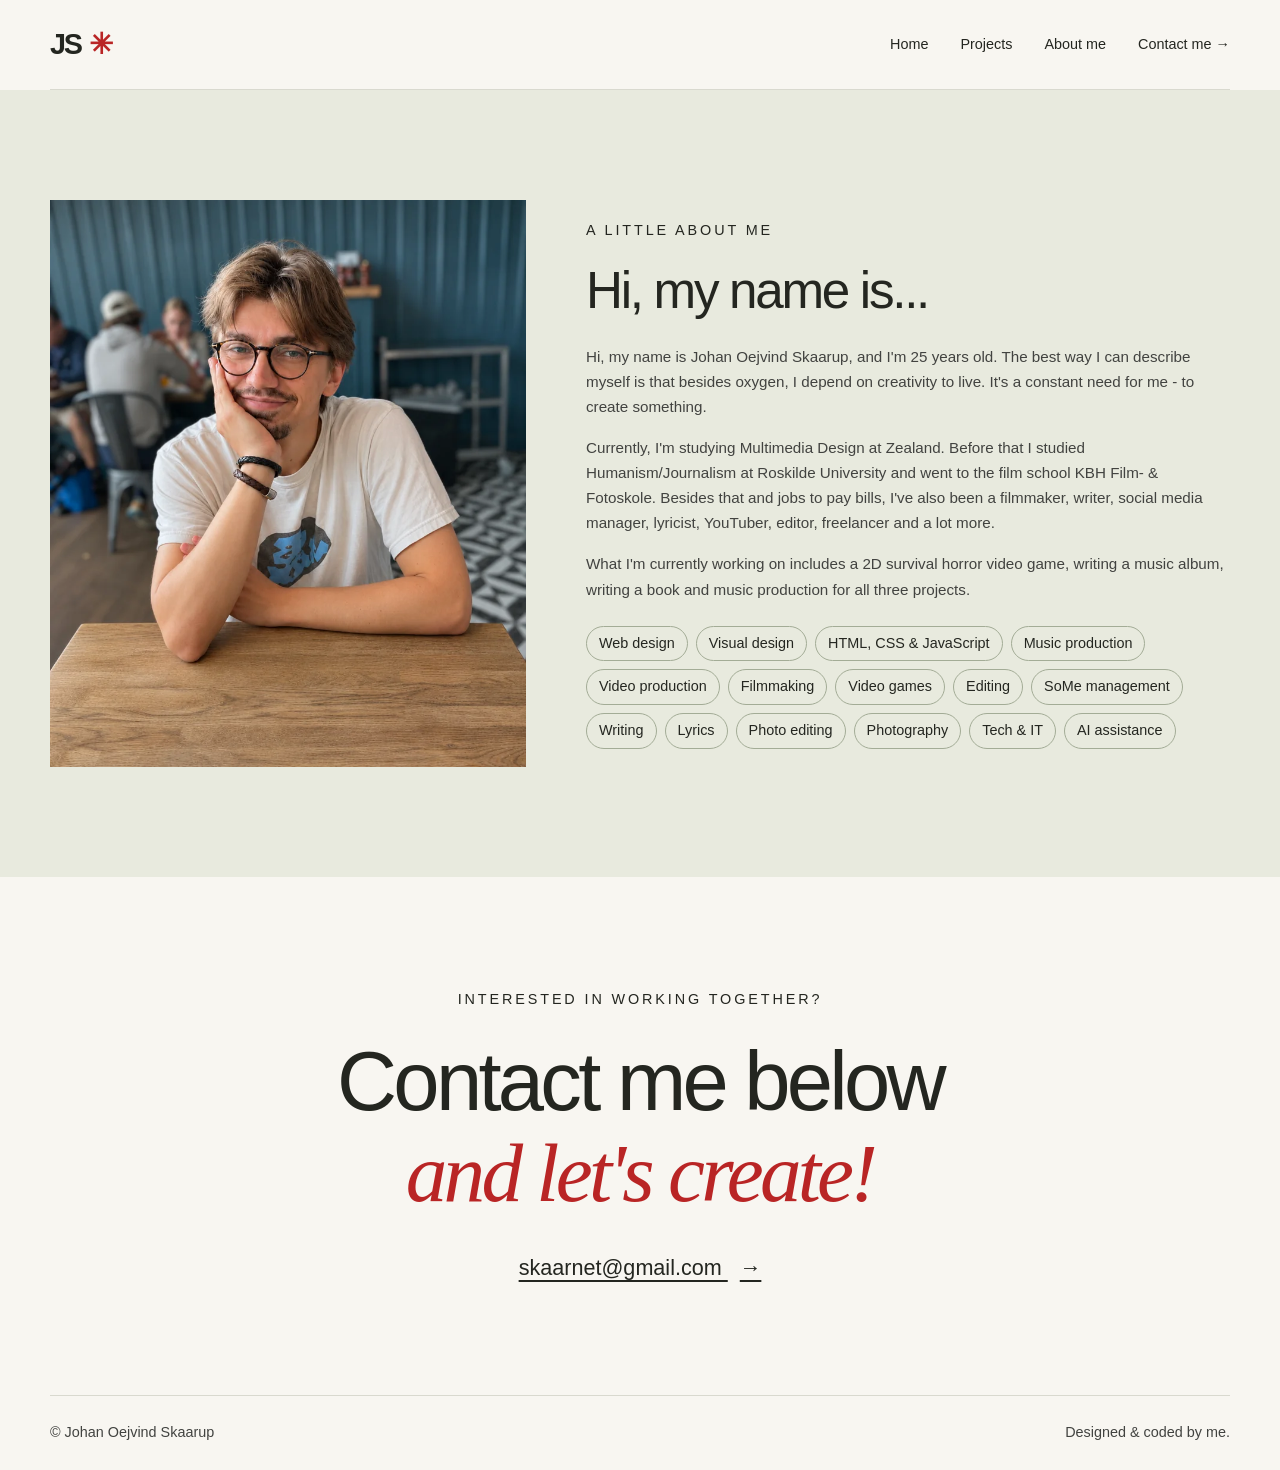
==== commit 96a10812: "Final commit (as of 15-11-2026)" ====
--- a/om-mig.html
+++ b/om-mig.html
@@ -27,7 +27,7 @@
     <!-- OM MIG: Tilpas teksten, så den afspejler dig og dine kompetencer. -->
     <section class="about section-space" id="om-mig" aria-labelledby="about-title">
       <div class="container about-grid">
-        <img class="portrait-image" src="assets/project_pics_files/portrait-about.webp" alt="Portrait of Johan Oejvind Skaarup" width="800" height="1067" decoding="async">
+        <img class="portrait-image" src="assets/project_pics_files/portrait-home.webp" alt="Portrait of Johan Oejvind Skaarup" width="800" height="1067" decoding="async">
         <div class="about-copy">
           <p class="section-label">A little about me</p>
           <h1 class="about-heading" id="about-title">Hi, my name is...</h1>
@@ -64,7 +64,7 @@
   <footer class="site-footer container">
     <p>© Johan Oejvind Skaarup</p>
     <p>Designed &amp; coded by me.</p>
-    <a href="#indhold">To the top ↑</a>
+  </footer>
   </footer>
 </body>
 </html>
